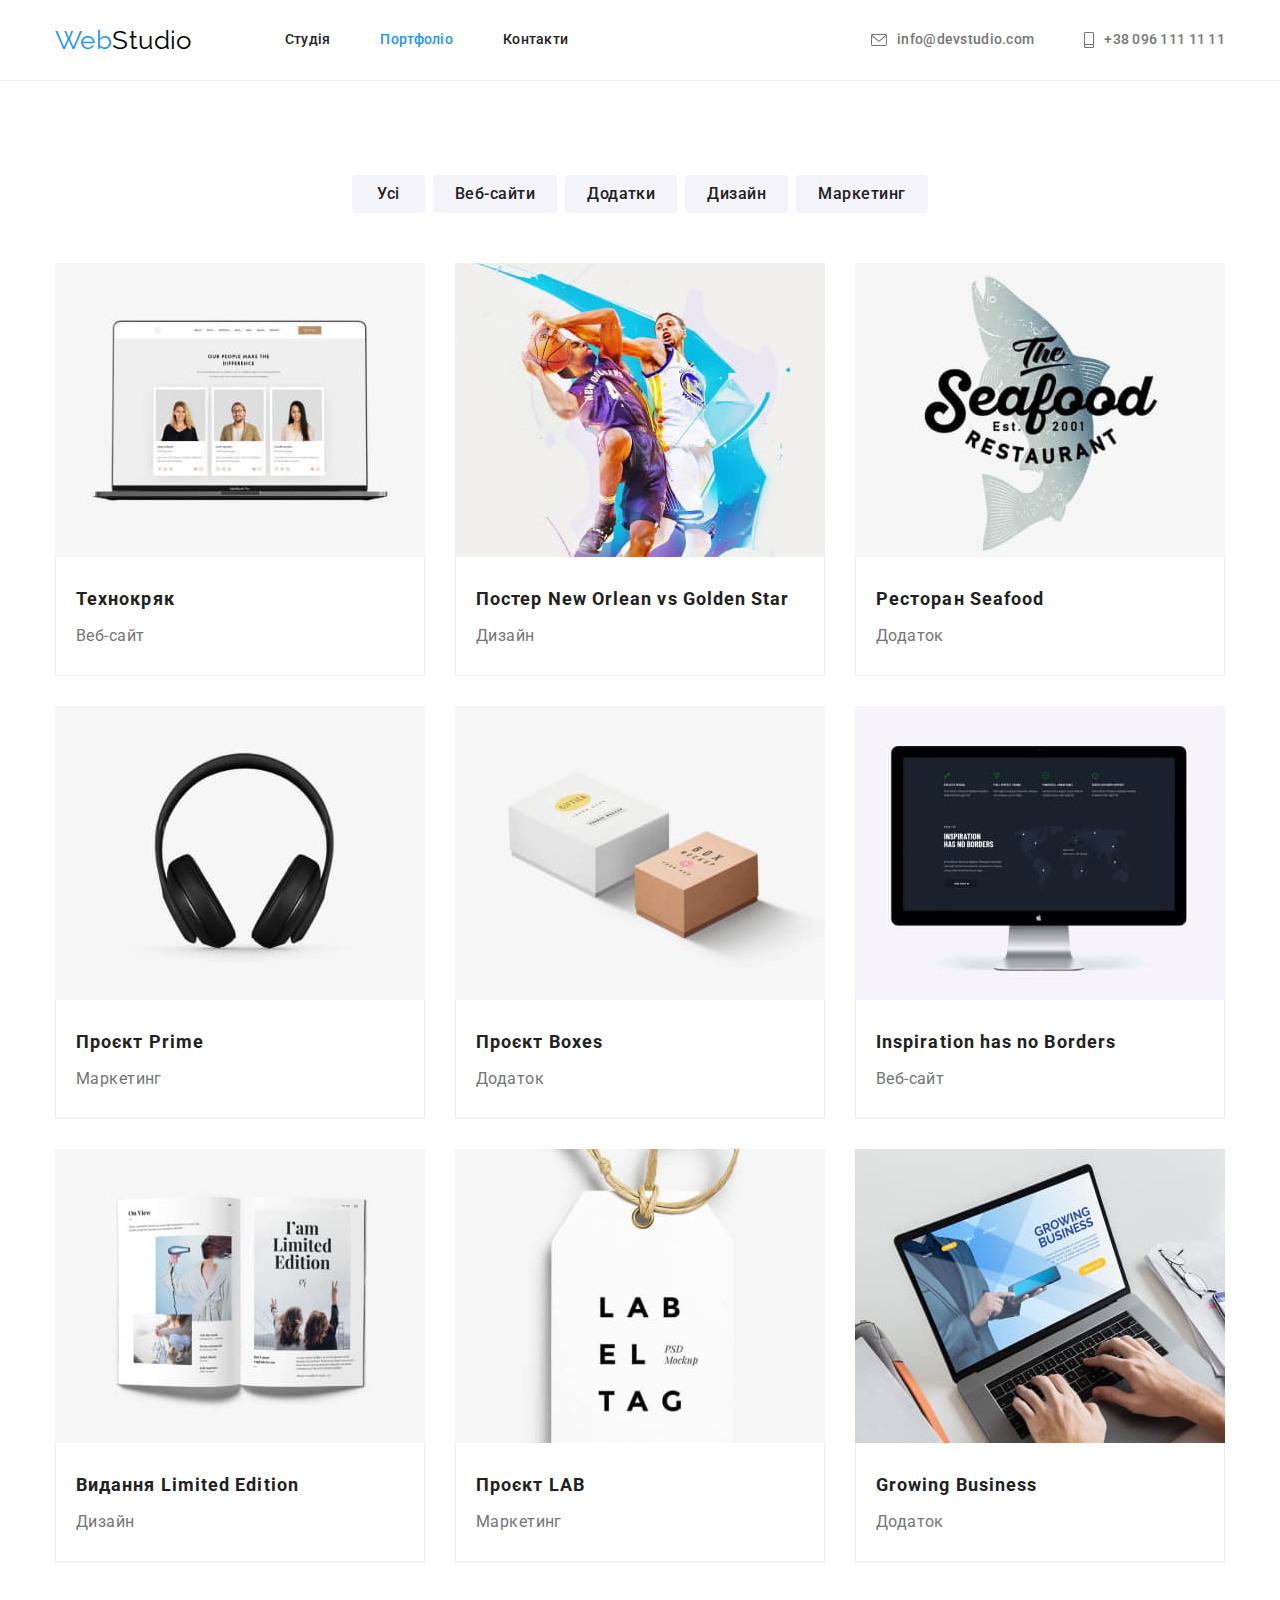
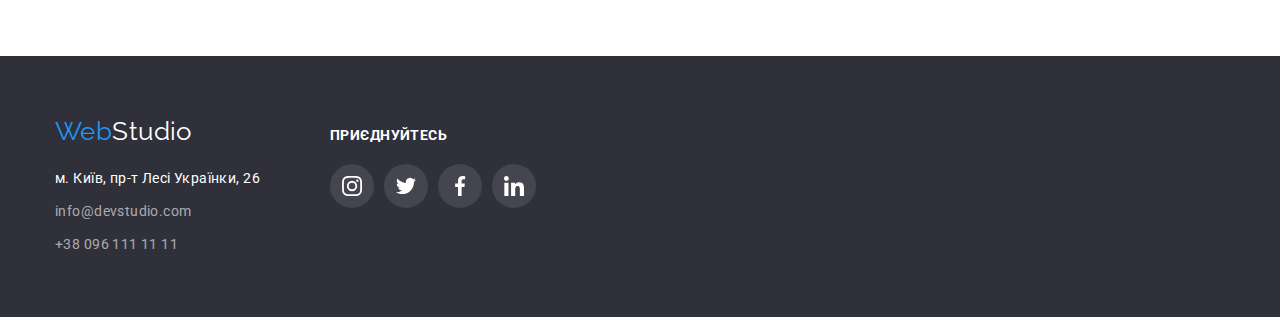
==== portfolio.html @ 816bc03d "first-sync" ====
<!DOCTYPE html>
<html lang="uk">
  <head>
    <meta charset="UTF-8" />
    <meta http-equiv="X-UA-Compatible" content="IE=edge" />
    <meta name="viewport" content="width=device-width, initial-scale=1.0" />
    <title>Portfolio</title>
    <link
      href="https://fonts.googleapis.com/css2?family=Raleway:wght@700&family=Roboto:wght@400;500;700;900&display=swap"
      rel="stylesheet"
    />
    <link
      rel="stylesheet"
      href="https://cdnjs.cloudflare.com/ajax/libs/modern-normalize/1.1.0/modern-normalize.min.css"
    />
    <link rel="stylesheet" href="./css/styles.css" />
  </head>
  <body>
    <header class="page-header">
      <div class="container header">
        <a href="./index.html" class="logo"><span class="span">Web</span>Studio</a>
        <nav>
          <ul class="site-nav list">
            <li class="item"><a href="./index.html" class="link">Студія</a></li>
            <li class="item"><a href="./portfolio.html" class="link current">Портфоліо</a></li>
            <li class="item"><a href="" class="link">Контакти</a></li>
          </ul>
        </nav>

        <ul class="contacts list">
          <li class="item">
            <a href="mailto:info@devstudio.com" class="contacts">
              <svg class="contacts-icon" width="16" height="12">
                <use href="./images/icons.svg#envelope"></use>
              </svg>
              info@devstudio.com</a
            >
          </li>
          <li class="item">
            <a href="tel:+380961111111" class="contacts">
              <svg class="contacts-icon" width="10" height="16">
                <use href="./images/icons.svg#smartphone"></use>
              </svg>
              +38 096 111 11 11
            </a>
          </li>
        </ul>
      </div>
    </header>

    <main>
      <section class="projects">
        <div class="container">
          <h1 hidden>Портфоліо</h1>
          <ul class="filters-list list">
            <li class="item"><button type="button" class="button special">Усі</button></li>
            <li class="item"><button type="button" class="button">Веб-сайти</button></li>
            <li class="item"><button type="button" class="button">Додатки</button></li>
            <li class="item"><button type="button" class="button">Дизайн</button></li>
            <li class="item"><button type="button" class="button">Маркетинг</button></li>
          </ul>

          <ul class="projects-list list">
            <li class="item">
              <img
                src="./images/Web_Site_Tehnocryack.jpg"
                alt="Відкритий ноутбук з проектом"
                width="370"
              />
              <div class="text-block">
                <h2 class="project-title">Технокряк</h2>
                <p class="text">Веб-сайт</p>
              </div>
            </li>
            <li class="item">
              <img src="./images/Design_Basketball.jpg" alt="Два гравці в баскетбол" width="370" />
              <div class="text-block">
                <h2 class="project-title">Постер New Orlean vs Golden Star</h2>
                <p class="text">Дизайн</p>
              </div>
            </li>
            <li class="item">
              <img
                src="./images/App_Restaurant_Seafood.jpg"
                alt="Напис Seafood і риба"
                width="370"
              />
              <div class="text-block">
                <h2 class="project-title">Ресторан Seafood</h2>
                <p class="text">Додаток</p>
              </div>
            </li>
            <li class="item">
              <img src="./images/Marketing_Headphones.jpg" alt="Чорні навушники" width="370" />
              <div class="text-block">
                <h2 class="project-title">Проєкт Prime</h2>
                <p class="text">Маркетинг</p>
              </div>
            </li>
            <li class="item">
              <img src="./images/App_Boxes.jpg" alt="Дві коробки" width="370" />
              <div class="text-block">
                <h2 class="project-title">Проєкт Boxes</h2>
                <p class="text">Додаток</p>
              </div>
            </li>
            <li class="item">
              <img src="./images/The_Screen.jpg" alt="Монітор" width="370" />
              <div class="text-block">
                <h2 class="project-title">Inspiration has no Borders</h2>
                <p class="text">Веб-сайт</p>
              </div>
            </li>
            <li class="item">
              <img src="./images/The_Book.jpg" alt="Відкрита книга" width="370" />
              <div class="text-block">
                <h2 class="project-title">Видання Limited Edition</h2>
                <p class="text">Дизайн</p>
              </div>
            </li>
            <li class="item">
              <img src="./images/White_Lable.jpg" alt="Біла бірка" width="370" />
              <div class="text-block">
                <h2 class="project-title">Проєкт LAB</h2>
                <p class="text">Маркетинг</p>
              </div>
            </li>
            <li class="item">
              <img
                src="./images/Notebook_with_typing_hands.jpg"
                alt="Ноутбук на якому щось друкують"
                width="370"
              />
              <div class="text-block">
                <h2 class="project-title">Growing Business</h2>
                <p class="text">Додаток</p>
              </div>
            </li>
          </ul>
        </div>
      </section>
    </main>

    <footer class="footer">
      <div class="container info">
        <div>
          <a href="/" class="logo"><span class="span">Web</span>Studio</a>
          <address>
            <ul class="list">
              <li class="item">
                <a href="/" class="address footer">м. Київ, пр-т Лесі Українки, 26</a>
              </li>
              <li class="item">
                <a href="mailto:info@devstudio.com" class="contacts">info@devstudio.com</a>
              </li>
              <li class="item">
                <a href="tel:+380961111111" class="contacts">+38 096 111 11 11</a>
              </li>
            </ul>
          </address>
        </div>
        <div>
          <h2 class="title">приєднуйтесь</h2>
          <ul class="list-social">
            <li>
              <a class="social-icon" href="/">
                <svg class="icon" width="20" height="20">
                  <use href="./images/icons.svg#instagram"></use>
                </svg>
              </a>
            </li>
            <li>
              <a class="social-icon" href="/">
                <svg class="icon" width="20" height="20">
                  <use href="./images/icons.svg#twitter"></use>
                </svg>
              </a>
            </li>
            <li>
              <a class="social-icon" href="/">
                <svg class="icon" width="20" height="20">
                  <use href="./images/icons.svg#facebook"></use>
                </svg>
              </a>
            </li>
            <li>
              <a class="social-icon" href="/">
                <svg class="icon" width="20" height="20">
                  <use href="./images/icons.svg#linkedin"></use>
                </svg>
              </a>
            </li>
          </ul>
        </div>
      </div>
    </footer>
  </body>
</html>
---- css/styles.css ----
:root {
  --primary-text-color: #757575;
  --title-text-color: #212121;
  --accent-color: #2196f3;
  --primary-bg-color: #ffffff;
  --logo-font-size: 26px;
  --logo-line-height: 1.19;
  --footer-background-color: #2f303a;
  --logo-black-color: #000000;
  --projects-button-color: #f5f4fa;
  --footer-contacts-color: rgba(255, 255, 255, 0.6);
  --border-header-color: #ececec;
  --border-projects-color: #eeeeee;
  --social-color: #afb1b8;
}

h1,
h2,
h3,
h4,
h5,
h6,
p {
  margin: 0;
}

img {
  display: block;
  max-width: 100%;
  height: auto;
}

.list {
  padding: 0;
  margin: 0;
  list-style: none;
}

body {
  background-color: var(--primary-bg-color);
  color: var(--primary-text-color);
  font-family: Roboto, sans-serif;
  font-size: 14px;
  line-height: 1.14;
  letter-spacing: 0.03em;
  margin: 0;
  padding: 0;
}

.container {
  width: 1200px;
  padding-left: 15px;
  padding-right: 15px;
  margin-left: auto;
  margin-right: auto;
}

.logo {
  color: var(--logo-black-color);
  font-family: Raleway, sans-serif;
  font-size: var(--logo-font-size);
  line-height: var(--logo-line-height);
  text-decoration: none;
}

.logo .span {
  color: var(--accent-color);
}

.link {
  font-weight: 500;
  letter-spacing: 0.02em;
  text-decoration: none;
}

.site-nav .link:hover,
.site-nav .link:focus,
.site-nav .link.current,
.page-header .contacts:hover,
.page-header .contacts:focus {
  color: var(--accent-color);
}

.site-nav .item:not(:last-child) {
  margin-right: 50px;
}

.site-nav {
  display: flex;
  margin-left: 93px;
}

.site-nav .link {
  display: block;
  padding-top: 32px;
  padding-bottom: 32px;

  color: var(--title-text-color);
  text-decoration: none;
}

.page-header {
  background-color: var(--primary-bg-color);
  border-bottom: 1px solid var(--border-header-color);
}

.header {
  display: flex;
  align-items: center;
}

.page-header .contacts {
  display: flex;
  margin-left: auto;
  align-items: center;

  color: var(--primary-text-color);
  font-weight: 500;
  letter-spacing: 0.02em;
  text-decoration: none;
}

.contacts-icon {
  margin-right: 10px;
  fill: currentColor;
}

.contacts .item + .item {
  margin-left: 50px;
}

.hero {
  max-width: 1600px;
  min-height: 600px;
  margin-left: auto;
  margin-right: auto;
  padding-top: 200px;
  padding-bottom: 200px;

  background-image: linear-gradient(rgba(47, 48, 58, 0.4), rgba(47, 48, 58, 0.4)),
    url('../images/hero-background.jpg');
  background-size: cover;
  background-repeat: no-repeat;
  background-position: center;
  background-color: var(--footer-background-color);
  text-align: center;
}

.hero-title {
  margin-top: 0;
  margin-bottom: 0;
  color: var(--primary-bg-color);
  font-weight: 900;
  font-size: 44px;
  line-height: 1.36;
  letter-spacing: 0.06em;
  text-transform: uppercase;
  margin-bottom: 30px;
}

.title {
  color: var(--title-text-color);
  font-weight: 500;
}

.button {
  color: var(--primary-bg-color);
  background-color: var(--accent-color);
  border-color: transparent;
  font-family: inherit;
  font-size: 16px;
  line-height: 1.87;
  font-weight: 700;
  letter-spacing: 0.06em;
  cursor: pointer;
  border-radius: 4px;
  padding: 10px 32px;
  text-align: center;
  border: 0;
}

.projects .button {
  color: var(--title-text-color);
  background-color: var(--projects-button-color);
  font-weight: 500;
  border-color: transparent;
  font-family: inherit;
  line-height: 1.62;
  letter-spacing: 0.03em;
  padding: 6px 22px;
}

.button.special {
  padding: 6px 25px;
}

.filters-list .button:hover {
  box-shadow: 0px 3px 1px rgba(0, 0, 0, 0.1), 0px 1px 2px rgba(0, 0, 0, 0.08),
    0px 2px 2px rgba(0, 0, 0, 0.12);
}

.section-title {
  color: var(--title-text-color);
  font-weight: 700;
  font-size: 36px;
  line-height: 1.17;
  text-align: center;
  margin-bottom: 50px;
}

.features-title {
  display: none;
}

.features {
  padding-top: 94px;
  padding-bottom: 94px;
}

.feature-list {
  display: flex;
}

.feature-list .item {
  width: 270px;
}

.feature-icon {
  display: flex;
  align-items: center;
  justify-content: center;
  border: none;
  height: 120px;
  background-color: var(--projects-button-color);
  border-radius: 4px;
  margin-bottom: 30px;
}

.feature-list .item:not(:last-child) {
  margin-right: 30px;
}

.feature-list .title {
  font-weight: 700;
  text-transform: uppercase;
  font-size: 14px;
  margin-bottom: 10px;
}

/* .text {
  margin-bottom: 16;
} */

.feature-list .text {
  line-height: 1.71;
}

.section.work {
  padding-bottom: 94px;
}

.work-list {
  display: flex;
  gap: 30px;
}

.section.team {
  background-color: var(--projects-button-color);
  padding-top: 94px;
  padding-bottom: 94px;
}

.team-list {
  display: flex;
}

.team-list .member {
  background-color: var(--primary-bg-color);
  padding-top: 30px;
  padding-bottom: 30px;
  border-radius: 0px 0px 4px 4px;
}

.team-list .title {
  margin-bottom: 10px;
}

.team-list .item {
  min-width: 270px;
  box-shadow: 0px 1px 3px rgba(0, 0, 0, 0.12), 0px 1px 1px rgba(0, 0, 0, 0.14),
    0px 2px 1px rgba(0, 0, 0, 0.2);
  border-radius: 0px 0px 4px 4px;
}

.team-list .item:not(:last-child) {
  margin-right: 30px;
}

.team-list .title,
.team-list .text {
  font-size: 16px;
  line-height: 1.19;
  text-align: center;
}

.section.clients {
  background-color: var(--primary-bg-color);
  padding-top: 94px;
  padding-bottom: 94px;
}

.clients.list {
  display: flex;
  gap: 30px;
}

.clients-icon {
  width: 170px;
  height: 92px;
  padding: 0;
  border: 1px solid #afb1b8;
  color: #afb1b8;
  border-radius: 4px;
  display: flex;
  align-items: center;
  justify-content: center;
}

.clients-icon:hover {
  color: var(--accent-color);
  border: 1px solid var(--accent-color);
  cursor: pointer;
}

.footer {
  background-color: var(--footer-background-color);
  color: var(--primary-bg-color);
  line-height: 1.71;
  font-style: normal;
  text-decoration: none;
  padding-top: 60px;
  padding-bottom: 60px;
}

.footer .logo {
  color: var(--primary-bg-color);
  display: inline-block;
  margin-bottom: 20px;
}

.footer .item:not(:last-child) {
  margin-bottom: 9px;
}

.address {
  padding: 0;
  display: inline-block;
}

.footer .contacts {
  text-decoration: none;
  font-style: normal;
  color: var(--footer-contacts-color);
  display: inline-block;
}

.projects .button:hover,
.projects .button:focus {
  color: var(--primary-bg-color);
  background-color: var(--accent-color);
  font-family: inherit;
}

.projects .project-title {
  color: var(--title-text-color);
  font-weight: 700;
  font-size: 18px;
  line-height: 2;
  letter-spacing: 0.06em;
  margin-bottom: 4px;
}

.projects-list {
  display: flex;
  flex-wrap: wrap;
  gap: 30px;
}

.projects-list .text {
  font-size: 16px;
  line-height: 1.88;
}

.filters-list.list {
  display: flex;
  justify-content: center;
  margin-bottom: 50px;
}

.filters-list .item:not(:last-child) {
  margin-right: 8px;
}

.projects-list .item {
  flex-basis: calc((100% - 60px) / 3);
}

.projects-list .item:hover {
  box-shadow: 0px 1px 1px rgba(0, 0, 0, 0.12), 0px 4px 4px rgba(0, 0, 0, 0.06),
    1px 4px 6px rgba(0, 0, 0, 0.16);
  cursor: pointer;
}

.projects {
  padding-top: 94px;
  padding-bottom: 94px;
}

.projects-list .text-block {
  padding: 24px 20px;
  border-left: 1px solid var(--border-projects-color);
  border-right: 1px solid var(--border-projects-color);
  border-bottom: 1px solid var(--border-projects-color);
}

.list-social {
  list-style: none;
  display: flex;
  gap: 10px;
  justify-content: center;
  padding-left: 0;
  padding-right: 0;
  margin: 0;
}

.social-icon {
  display: flex;
  width: 44px;
  height: 44px;
  align-items: center;
  justify-content: center;
  border-radius: 50%;
  color: var(--social-color);
  background-color: var(--primary-bg-color);
}

.social-icon:hover {
  color: var(--primary-bg-color);
  background-color: var(--accent-color);
}

.icon {
  fill: currentColor;
}

.info {
  display: flex;
  align-items: baseline;
  gap: 70px;
}

.footer .social-icon {
  color: var(--primary-bg-color);
  background-color: rgba(255, 255, 255, 0.1);
}

.footer .social-icon:hover {
  background-color: var(--accent-color);
}

.info .title {
  color: var(--primary-bg-color);
  font-weight: 700;
  font-size: 14px;
  line-height: 1.14;
  text-transform: uppercase;
  margin-bottom: 20px;
}
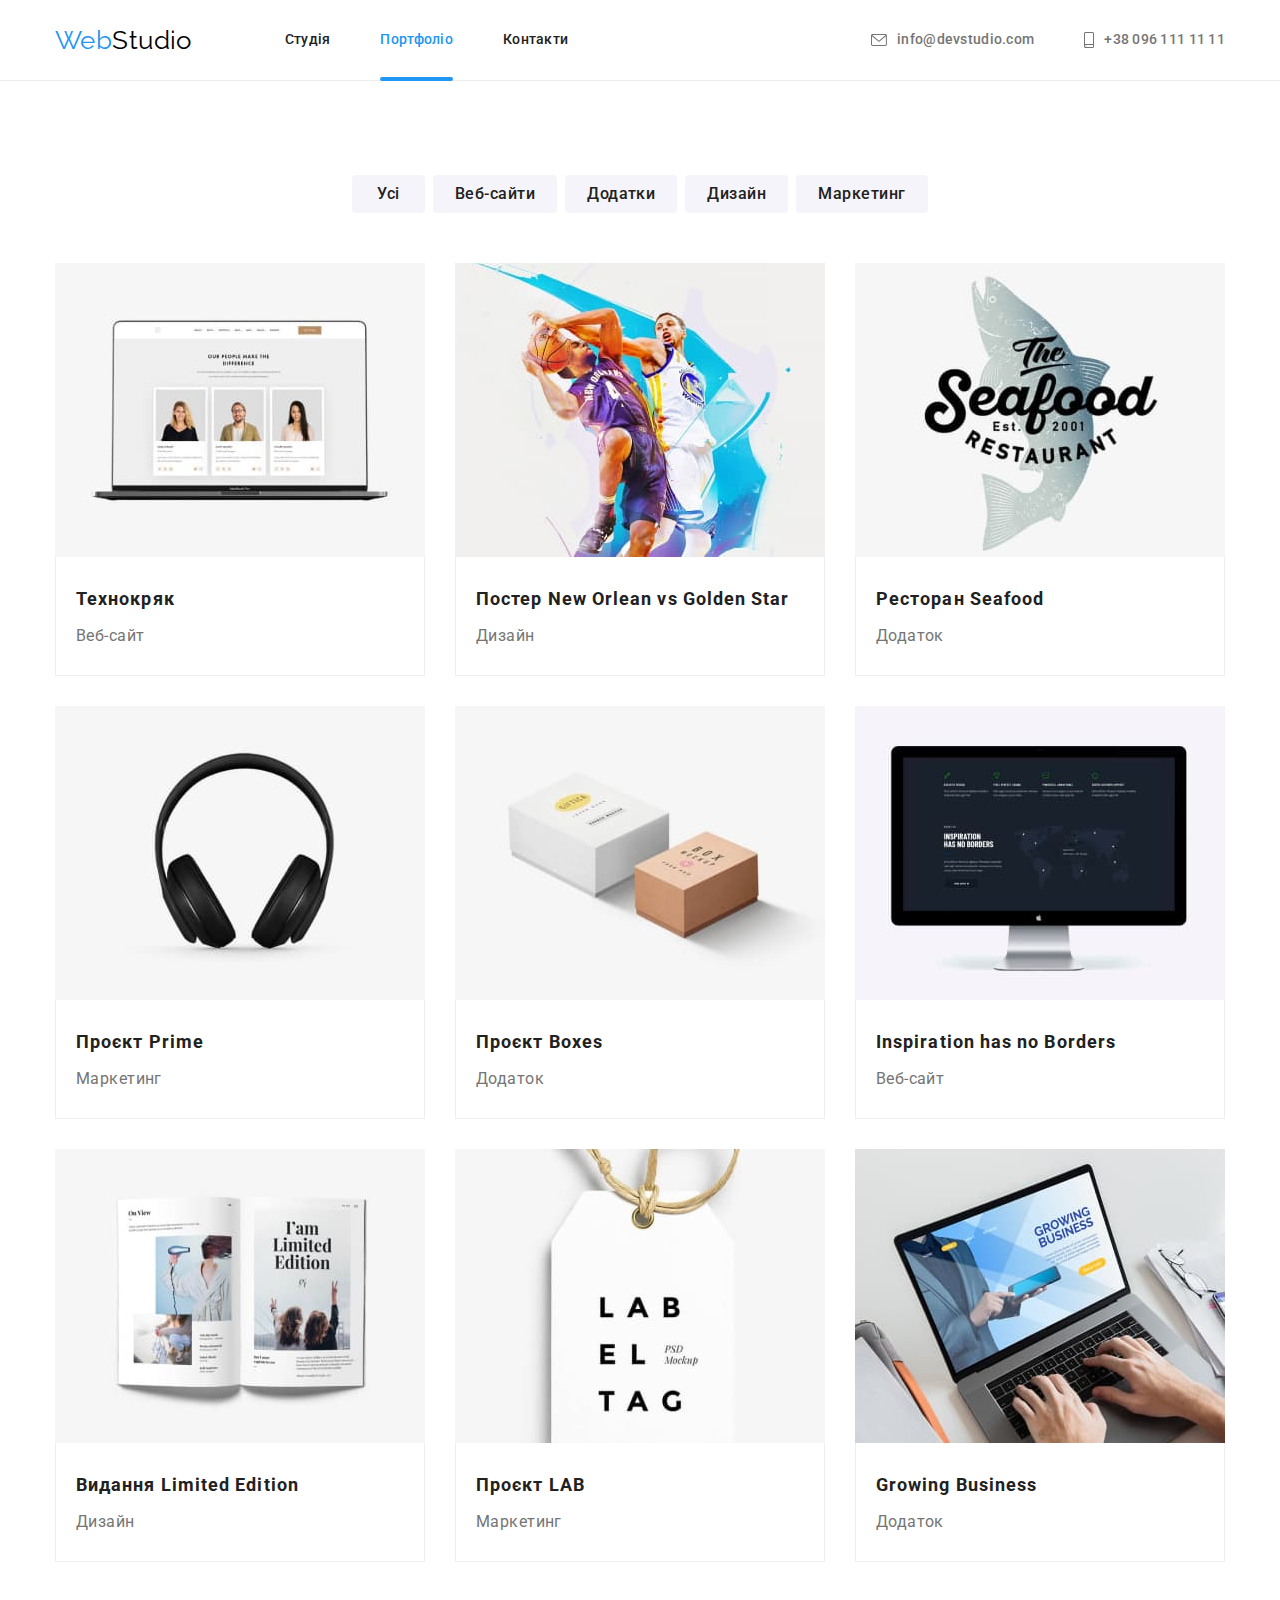
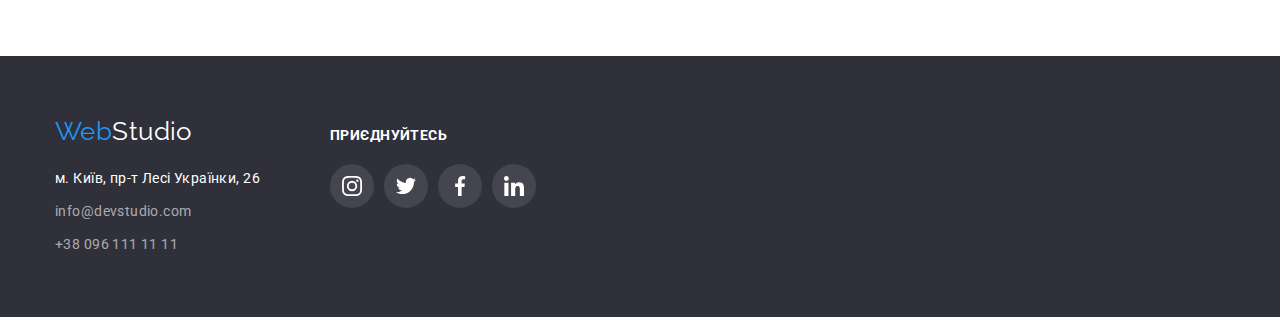
==== commit 58e88cd6: "modal window-position-and-animation" ====
--- a/portfolio.html
+++ b/portfolio.html
@@ -16,6 +16,7 @@
     <link rel="stylesheet" href="./css/styles.css" />
   </head>
   <body>
+    <!-- Шапка сайту -->
     <header class="page-header">
       <div class="container header">
         <a href="./index.html" class="logo"><span class="span">Web</span>Studio</a>
@@ -62,75 +63,160 @@
 
           <ul class="projects-list list">
             <li class="item">
-              <img
-                src="./images/Web_Site_Tehnocryack.jpg"
-                alt="Відкритий ноутбук з проектом"
-                width="370"
-              />
+              <div class="project-thumb">
+                <img
+                  src="./images/Web_Site_Tehnocryack.jpg"
+                  alt="Відкритий ноутбук з проектом"
+                  width="370"
+                />
+                <div class="project-overlay">
+                  <p class="overlay-text">
+                    Ресурс пропонує комплексні пропозиції з різним рівнем функціоналу та сервісів.
+                    Все це дозволить відвідувачу отримати вичерпні відомості про компанію чи
+                    приватну особу.
+                  </p>
+                </div>
+              </div>
               <div class="text-block">
                 <h2 class="project-title">Технокряк</h2>
                 <p class="text">Веб-сайт</p>
               </div>
             </li>
             <li class="item">
-              <img src="./images/Design_Basketball.jpg" alt="Два гравці в баскетбол" width="370" />
+              <div class="project-thumb">
+                <img
+                  src="./images/Design_Basketball.jpg"
+                  alt="Два гравці в баскетбол"
+                  width="370"
+                />
+                <div class="project-overlay">
+                  <p class="overlay-text">
+                    Ресурс пропонує комплексні пропозиції з різним рівнем функціоналу та сервісів.
+                    Все це дозволить відвідувачу отримати вичерпні відомості про компанію чи
+                    приватну особу.
+                  </p>
+                </div>
+              </div>
               <div class="text-block">
                 <h2 class="project-title">Постер New Orlean vs Golden Star</h2>
                 <p class="text">Дизайн</p>
               </div>
             </li>
             <li class="item">
-              <img
-                src="./images/App_Restaurant_Seafood.jpg"
-                alt="Напис Seafood і риба"
-                width="370"
-              />
+              <div class="project-thumb">
+                <img
+                  src="./images/App_Restaurant_Seafood.jpg"
+                  alt="Напис Seafood і риба"
+                  width="370"
+                />
+                <div class="project-overlay">
+                  <p class="overlay-text">
+                    Ресурс пропонує комплексні пропозиції з різним рівнем функціоналу та сервісів.
+                    Все це дозволить відвідувачу отримати вичерпні відомості про компанію чи
+                    приватну особу.
+                  </p>
+                </div>
+              </div>
               <div class="text-block">
                 <h2 class="project-title">Ресторан Seafood</h2>
                 <p class="text">Додаток</p>
               </div>
             </li>
             <li class="item">
-              <img src="./images/Marketing_Headphones.jpg" alt="Чорні навушники" width="370" />
+              <div class="project-thumb">
+                <img src="./images/Marketing_Headphones.jpg" alt="Чорні навушники" width="370" />
+                <div class="project-overlay">
+                  <p class="overlay-text">
+                    Ресурс пропонує комплексні пропозиції з різним рівнем функціоналу та сервісів.
+                    Все це дозволить відвідувачу отримати вичерпні відомості про компанію чи
+                    приватну особу.
+                  </p>
+                </div>
+              </div>
               <div class="text-block">
                 <h2 class="project-title">Проєкт Prime</h2>
                 <p class="text">Маркетинг</p>
               </div>
             </li>
             <li class="item">
-              <img src="./images/App_Boxes.jpg" alt="Дві коробки" width="370" />
+              <div class="project-thumb">
+                <img src="./images/App_Boxes.jpg" alt="Дві коробки" width="370" />
+                <div class="project-overlay">
+                  <p class="overlay-text">
+                    Ресурс пропонує комплексні пропозиції з різним рівнем функціоналу та сервісів.
+                    Все це дозволить відвідувачу отримати вичерпні відомості про компанію чи
+                    приватну особу.
+                  </p>
+                </div>
+              </div>
               <div class="text-block">
                 <h2 class="project-title">Проєкт Boxes</h2>
                 <p class="text">Додаток</p>
               </div>
             </li>
             <li class="item">
-              <img src="./images/The_Screen.jpg" alt="Монітор" width="370" />
+              <div class="project-thumb">
+                <img src="./images/The_Screen.jpg" alt="Монітор" width="370" />
+                <div class="project-overlay">
+                  <p class="overlay-text">
+                    Ресурс пропонує комплексні пропозиції з різним рівнем функціоналу та сервісів.
+                    Все це дозволить відвідувачу отримати вичерпні відомості про компанію чи
+                    приватну особу.
+                  </p>
+                </div>
+              </div>
               <div class="text-block">
                 <h2 class="project-title">Inspiration has no Borders</h2>
                 <p class="text">Веб-сайт</p>
               </div>
             </li>
             <li class="item">
-              <img src="./images/The_Book.jpg" alt="Відкрита книга" width="370" />
+              <div class="project-thumb">
+                <img src="./images/The_Book.jpg" alt="Відкрита книга" width="370" />
+                <div class="project-overlay">
+                  <p class="overlay-text">
+                    Ресурс пропонує комплексні пропозиції з різним рівнем функціоналу та сервісів.
+                    Все це дозволить відвідувачу отримати вичерпні відомості про компанію чи
+                    приватну особу.
+                  </p>
+                </div>
+              </div>
               <div class="text-block">
                 <h2 class="project-title">Видання Limited Edition</h2>
                 <p class="text">Дизайн</p>
               </div>
             </li>
             <li class="item">
-              <img src="./images/White_Lable.jpg" alt="Біла бірка" width="370" />
+              <div class="project-thumb">
+                <img src="./images/White_Lable.jpg" alt="Біла бірка" width="370" />
+                <div class="project-overlay">
+                  <p class="overlay-text">
+                    Ресурс пропонує комплексні пропозиції з різним рівнем функціоналу та сервісів.
+                    Все це дозволить відвідувачу отримати вичерпні відомості про компанію чи
+                    приватну особу.
+                  </p>
+                </div>
+              </div>
               <div class="text-block">
                 <h2 class="project-title">Проєкт LAB</h2>
                 <p class="text">Маркетинг</p>
               </div>
             </li>
             <li class="item">
-              <img
-                src="./images/Notebook_with_typing_hands.jpg"
-                alt="Ноутбук на якому щось друкують"
-                width="370"
-              />
+              <div class="project-thumb">
+                <img
+                  src="./images/Notebook_with_typing_hands.jpg"
+                  alt="Ноутбук на якому щось друкують"
+                  width="370"
+                />
+                <div class="project-overlay">
+                  <p class="overlay-text">
+                    Ресурс пропонує комплексні пропозиції з різним рівнем функціоналу та сервісів.
+                    Все це дозволить відвідувачу отримати вичерпні відомості про компанію чи
+                    приватну особу.
+                  </p>
+                </div>
+              </div>
               <div class="text-block">
                 <h2 class="project-title">Growing Business</h2>
                 <p class="text">Додаток</p>
@@ -141,6 +227,7 @@
       </section>
     </main>
 
+    <!-- Футер -->
     <footer class="footer">
       <div class="container info">
         <div>
--- a/css/styles.css
+++ b/css/styles.css
@@ -12,6 +12,8 @@
   --border-header-color: #ececec;
   --border-projects-color: #eeeeee;
   --social-color: #afb1b8;
+  --animation-time: 250ms;
+  --animation-bezier: cubic-bezier(0.4, 0, 0.2, 1);
 }
 
 h1,
@@ -73,6 +75,7 @@
   text-decoration: none;
 }
 
+/* Header */
 .site-nav .link:hover,
 .site-nav .link:focus,
 .site-nav .link.current,
@@ -81,6 +84,23 @@
   color: var(--accent-color);
 }
 
+.current {
+  position: relative;
+}
+
+.current::after {
+  position: absolute;
+  left: 0;
+  bottom: -1px;
+
+  content: '';
+  display: block;
+  width: 100%;
+  height: 4px;
+  border-radius: 2px;
+  background-color: var(--accent-color);
+}
+
 .site-nav .item:not(:last-child) {
   margin-right: 50px;
 }
@@ -97,6 +117,7 @@
 
   color: var(--title-text-color);
   text-decoration: none;
+  transition: color var(--animation-time) var(--animation-bezier);
 }
 
 .page-header {
@@ -118,6 +139,7 @@
   font-weight: 500;
   letter-spacing: 0.02em;
   text-decoration: none;
+  transition: color var(--animation-time) var(--animation-bezier);
 }
 
 .contacts-icon {
@@ -129,6 +151,7 @@
   margin-left: 50px;
 }
 
+/* Hero */
 .hero {
   max-width: 1600px;
   min-height: 600px;
@@ -179,6 +202,297 @@
   border: 0;
 }
 
+.section-title {
+  color: var(--title-text-color);
+  font-weight: 700;
+  font-size: 36px;
+  line-height: 1.17;
+  text-align: center;
+  margin-bottom: 50px;
+}
+
+/* Features */
+.features-title {
+  display: none;
+}
+
+.features {
+  padding-top: 94px;
+  padding-bottom: 94px;
+}
+
+.feature-list {
+  display: flex;
+}
+
+.feature-list .item {
+  width: 270px;
+}
+
+.feature-icon {
+  display: flex;
+  align-items: center;
+  justify-content: center;
+  border: none;
+  height: 120px;
+  background-color: var(--projects-button-color);
+  border-radius: 4px;
+  margin-bottom: 30px;
+}
+
+.feature-list .item:not(:last-child) {
+  margin-right: 30px;
+}
+
+.feature-list .title {
+  font-weight: 700;
+  text-transform: uppercase;
+  font-size: 14px;
+  margin-bottom: 10px;
+}
+
+.feature-list .text {
+  line-height: 1.71;
+}
+
+/* Works */
+.section.work {
+  padding-bottom: 94px;
+}
+
+.work-list {
+  display: flex;
+  gap: 30px;
+}
+
+.work-item {
+  position: relative;
+}
+
+.work-text {
+  color: var(--primary-bg-color);
+  font-weight: 700;
+  text-align: center;
+  text-transform: uppercase;
+  padding-top: 27px;
+}
+
+.work-overlay {
+  position: absolute;
+  width: 100%;
+  height: 24%;
+  left: 0;
+  bottom: 0;
+  background-color: rgba(47, 48, 58, 0.8);
+}
+
+/* Team */
+.section.team {
+  background-color: var(--projects-button-color);
+  padding-top: 94px;
+  padding-bottom: 94px;
+}
+
+.team-list {
+  display: flex;
+}
+
+.team-list .member {
+  background-color: var(--primary-bg-color);
+  padding-top: 30px;
+  padding-bottom: 30px;
+  border-radius: 0px 0px 4px 4px;
+}
+
+.team-list .title {
+  margin-bottom: 10px;
+}
+
+.team-list .item {
+  min-width: 270px;
+  box-shadow: 0px 1px 3px rgba(0, 0, 0, 0.12), 0px 1px 1px rgba(0, 0, 0, 0.14),
+    0px 2px 1px rgba(0, 0, 0, 0.2);
+  border-radius: 0px 0px 4px 4px;
+}
+
+.team-list .item:not(:last-child) {
+  margin-right: 30px;
+}
+
+.team-list .title,
+.team-list .text {
+  font-size: 16px;
+  line-height: 1.19;
+  text-align: center;
+}
+
+/* Clients */
+.section.clients {
+  background-color: var(--primary-bg-color);
+  padding-top: 94px;
+  padding-bottom: 94px;
+}
+
+.clients.list {
+  display: flex;
+  gap: 30px;
+}
+
+.clients-icon {
+  width: 170px;
+  height: 92px;
+  padding: 0;
+  border: 1px solid #afb1b8;
+  color: #afb1b8;
+  border-radius: 4px;
+  display: flex;
+  align-items: center;
+  justify-content: center;
+  transition: color var(--animation-time) var(--animation-bezier);
+}
+
+.clients-icon:hover {
+  color: var(--accent-color);
+  border: 1px solid var(--accent-color);
+  cursor: pointer;
+}
+
+/* Футер */
+.footer {
+  background-color: var(--footer-background-color);
+  color: var(--primary-bg-color);
+  line-height: 1.71;
+  font-style: normal;
+  text-decoration: none;
+  padding-top: 60px;
+  padding-bottom: 60px;
+}
+
+.footer .logo {
+  color: var(--primary-bg-color);
+  display: inline-block;
+  margin-bottom: 20px;
+}
+
+.footer .item:not(:last-child) {
+  margin-bottom: 9px;
+}
+
+.address {
+  padding: 0;
+  display: inline-block;
+}
+
+.footer .contacts {
+  text-decoration: none;
+  font-style: normal;
+  color: var(--footer-contacts-color);
+  display: inline-block;
+}
+
+.footer .social-icon {
+  color: var(--primary-bg-color);
+  background-color: rgba(255, 255, 255, 0.1);
+  transition: background-color var(--animation-time) var(--animation-bezier);
+}
+
+.footer .social-icon:hover {
+  background-color: var(--accent-color);
+}
+
+/* Projects-Portfolio */
+.projects .button:hover,
+.projects .button:focus {
+  color: var(--primary-bg-color);
+  background-color: var(--accent-color);
+  font-family: inherit;
+}
+
+.projects .project-title {
+  color: var(--title-text-color);
+  font-weight: 700;
+  font-size: 18px;
+  line-height: 2;
+  letter-spacing: 0.06em;
+  margin-bottom: 4px;
+}
+
+.projects-list {
+  display: flex;
+  flex-wrap: wrap;
+  gap: 30px;
+}
+
+.projects-list .text {
+  font-size: 16px;
+  line-height: 1.88;
+}
+
+.projects-list .item {
+  flex-basis: calc((100% - 60px) / 3);
+  transition: box-shadow var(--animation-time) var(--animation-bezier);
+  cursor: pointer;
+}
+
+.projects-list .item:hover {
+  box-shadow: 0px 1px 1px rgba(0, 0, 0, 0.12), 0px 4px 4px rgba(0, 0, 0, 0.06),
+    1px 4px 6px rgba(0, 0, 0, 0.16);
+}
+
+.projects {
+  padding-top: 94px;
+  padding-bottom: 94px;
+}
+
+.projects-list .text-block {
+  padding: 24px 20px;
+  border-left: 1px solid var(--border-projects-color);
+  border-right: 1px solid var(--border-projects-color);
+  border-bottom: 1px solid var(--border-projects-color);
+}
+
+.project-thumb {
+  position: relative;
+  overflow: hidden;
+}
+
+.project-overlay {
+  position: absolute;
+  top: 0;
+  left: 0;
+  width: 100%;
+  height: 100%;
+  background-color: rgba(33, 150, 243, 0.9);
+  opacity: 1;
+  transform: translateY(100%);
+  transition: transform var(--animation-time) var(--animation-bezier);
+}
+
+.projects-list .item:hover .project-overlay {
+  transform: translateY(0);
+}
+
+.overlay-text {
+  font-size: 18px;
+  line-height: calc(28 / 18);
+  width: 100%;
+  padding: 63px 24px;
+  color: var(--primary-bg-color);
+  top: 0;
+  left: 0;
+}
+
+/* Filters-Portfolio */
+.filters-list.list {
+  display: flex;
+  justify-content: center;
+  margin-bottom: 50px;
+}
+
+.filters-list .item:not(:last-child) {
+  margin-right: 8px;
+}
+
 .projects .button {
   color: var(--title-text-color);
   background-color: var(--projects-button-color);
@@ -194,235 +508,18 @@
   padding: 6px 25px;
 }
 
+.filters-list .button {
+  transition: background-color var(--animation-time) var(--animation-bezier),
+    color var(--animation-time) var(--animation-bezier),
+    box-shadow var(--animation-time) var(--animation-bezier);
+}
+
 .filters-list .button:hover {
   box-shadow: 0px 3px 1px rgba(0, 0, 0, 0.1), 0px 1px 2px rgba(0, 0, 0, 0.08),
     0px 2px 2px rgba(0, 0, 0, 0.12);
 }
 
-.section-title {
-  color: var(--title-text-color);
-  font-weight: 700;
-  font-size: 36px;
-  line-height: 1.17;
-  text-align: center;
-  margin-bottom: 50px;
-}
-
-.features-title {
-  display: none;
-}
-
-.features {
-  padding-top: 94px;
-  padding-bottom: 94px;
-}
-
-.feature-list {
-  display: flex;
-}
-
-.feature-list .item {
-  width: 270px;
-}
-
-.feature-icon {
-  display: flex;
-  align-items: center;
-  justify-content: center;
-  border: none;
-  height: 120px;
-  background-color: var(--projects-button-color);
-  border-radius: 4px;
-  margin-bottom: 30px;
-}
-
-.feature-list .item:not(:last-child) {
-  margin-right: 30px;
-}
-
-.feature-list .title {
-  font-weight: 700;
-  text-transform: uppercase;
-  font-size: 14px;
-  margin-bottom: 10px;
-}
-
-/* .text {
-  margin-bottom: 16;
-} */
-
-.feature-list .text {
-  line-height: 1.71;
-}
-
-.section.work {
-  padding-bottom: 94px;
-}
-
-.work-list {
-  display: flex;
-  gap: 30px;
-}
-
-.section.team {
-  background-color: var(--projects-button-color);
-  padding-top: 94px;
-  padding-bottom: 94px;
-}
-
-.team-list {
-  display: flex;
-}
-
-.team-list .member {
-  background-color: var(--primary-bg-color);
-  padding-top: 30px;
-  padding-bottom: 30px;
-  border-radius: 0px 0px 4px 4px;
-}
-
-.team-list .title {
-  margin-bottom: 10px;
-}
-
-.team-list .item {
-  min-width: 270px;
-  box-shadow: 0px 1px 3px rgba(0, 0, 0, 0.12), 0px 1px 1px rgba(0, 0, 0, 0.14),
-    0px 2px 1px rgba(0, 0, 0, 0.2);
-  border-radius: 0px 0px 4px 4px;
-}
-
-.team-list .item:not(:last-child) {
-  margin-right: 30px;
-}
-
-.team-list .title,
-.team-list .text {
-  font-size: 16px;
-  line-height: 1.19;
-  text-align: center;
-}
-
-.section.clients {
-  background-color: var(--primary-bg-color);
-  padding-top: 94px;
-  padding-bottom: 94px;
-}
-
-.clients.list {
-  display: flex;
-  gap: 30px;
-}
-
-.clients-icon {
-  width: 170px;
-  height: 92px;
-  padding: 0;
-  border: 1px solid #afb1b8;
-  color: #afb1b8;
-  border-radius: 4px;
-  display: flex;
-  align-items: center;
-  justify-content: center;
-}
-
-.clients-icon:hover {
-  color: var(--accent-color);
-  border: 1px solid var(--accent-color);
-  cursor: pointer;
-}
-
-.footer {
-  background-color: var(--footer-background-color);
-  color: var(--primary-bg-color);
-  line-height: 1.71;
-  font-style: normal;
-  text-decoration: none;
-  padding-top: 60px;
-  padding-bottom: 60px;
-}
-
-.footer .logo {
-  color: var(--primary-bg-color);
-  display: inline-block;
-  margin-bottom: 20px;
-}
-
-.footer .item:not(:last-child) {
-  margin-bottom: 9px;
-}
-
-.address {
-  padding: 0;
-  display: inline-block;
-}
-
-.footer .contacts {
-  text-decoration: none;
-  font-style: normal;
-  color: var(--footer-contacts-color);
-  display: inline-block;
-}
-
-.projects .button:hover,
-.projects .button:focus {
-  color: var(--primary-bg-color);
-  background-color: var(--accent-color);
-  font-family: inherit;
-}
-
-.projects .project-title {
-  color: var(--title-text-color);
-  font-weight: 700;
-  font-size: 18px;
-  line-height: 2;
-  letter-spacing: 0.06em;
-  margin-bottom: 4px;
-}
-
-.projects-list {
-  display: flex;
-  flex-wrap: wrap;
-  gap: 30px;
-}
-
-.projects-list .text {
-  font-size: 16px;
-  line-height: 1.88;
-}
-
-.filters-list.list {
-  display: flex;
-  justify-content: center;
-  margin-bottom: 50px;
-}
-
-.filters-list .item:not(:last-child) {
-  margin-right: 8px;
-}
-
-.projects-list .item {
-  flex-basis: calc((100% - 60px) / 3);
-}
-
-.projects-list .item:hover {
-  box-shadow: 0px 1px 1px rgba(0, 0, 0, 0.12), 0px 4px 4px rgba(0, 0, 0, 0.06),
-    1px 4px 6px rgba(0, 0, 0, 0.16);
-  cursor: pointer;
-}
-
-.projects {
-  padding-top: 94px;
-  padding-bottom: 94px;
-}
-
-.projects-list .text-block {
-  padding: 24px 20px;
-  border-left: 1px solid var(--border-projects-color);
-  border-right: 1px solid var(--border-projects-color);
-  border-bottom: 1px solid var(--border-projects-color);
-}
-
+/* Social */
 .list-social {
   list-style: none;
   display: flex;
@@ -442,6 +539,8 @@
   border-radius: 50%;
   color: var(--social-color);
   background-color: var(--primary-bg-color);
+  transition: color var(--animation-time) var(--animation-bezier),
+    background-color var(--animation-time) var(--animation-bezier);
 }
 
 .social-icon:hover {
@@ -457,15 +556,6 @@
   display: flex;
   align-items: baseline;
   gap: 70px;
-}
-
-.footer .social-icon {
-  color: var(--primary-bg-color);
-  background-color: rgba(255, 255, 255, 0.1);
-}
-
-.footer .social-icon:hover {
-  background-color: var(--accent-color);
 }
 
 .info .title {
@@ -476,3 +566,66 @@
   text-transform: uppercase;
   margin-bottom: 20px;
 }
+
+/* Modal Window */
+
+.backdrop {
+  position: fixed;
+  top: 0;
+  left: 0;
+
+  width: 100%;
+  height: 100%;
+  background-color: rgba(0, 0, 0, 0.2);
+
+  transition: opacity 400ms, visibility 400ms;
+}
+
+.backdrop.is-hidden {
+  opacity: 0;
+  visibility: hidden;
+  pointer-events: none;
+}
+
+.modal {
+  position: absolute;
+  top: 50%;
+  left: 50%;
+  transform: translate(-50%, -50%) scale(1);
+  opacity: 1;
+
+  width: 528px;
+  height: 581px;
+
+  background: var(--primary-bg-color);
+  box-shadow: 0px 1px 3px rgba(0, 0, 0, 0.12), 0px 1px 1px rgba(0, 0, 0, 0.14),
+    0px 2px 1px rgba(0, 0, 0, 0.2);
+  border-radius: 4px;
+
+  transition: transform 250ms, opacity 250ms;
+}
+
+.backdrop.is-hidden .modal {
+  transform: translate(-50%, -50%) scale(0.3);
+  opacity: 0;
+}
+
+.modal-btn {
+  position: absolute;
+  top: 8px;
+  right: 8px;
+
+  display: inline-flex;
+  align-items: center;
+  justify-content: center;
+
+  width: 30px;
+  height: 30px;
+  padding: 0;
+
+  background: var(--primary-bg-color);
+  border: 1px solid rgba(0, 0, 0, 0.1);
+  border-radius: 50%;
+
+  cursor: pointer;
+}
